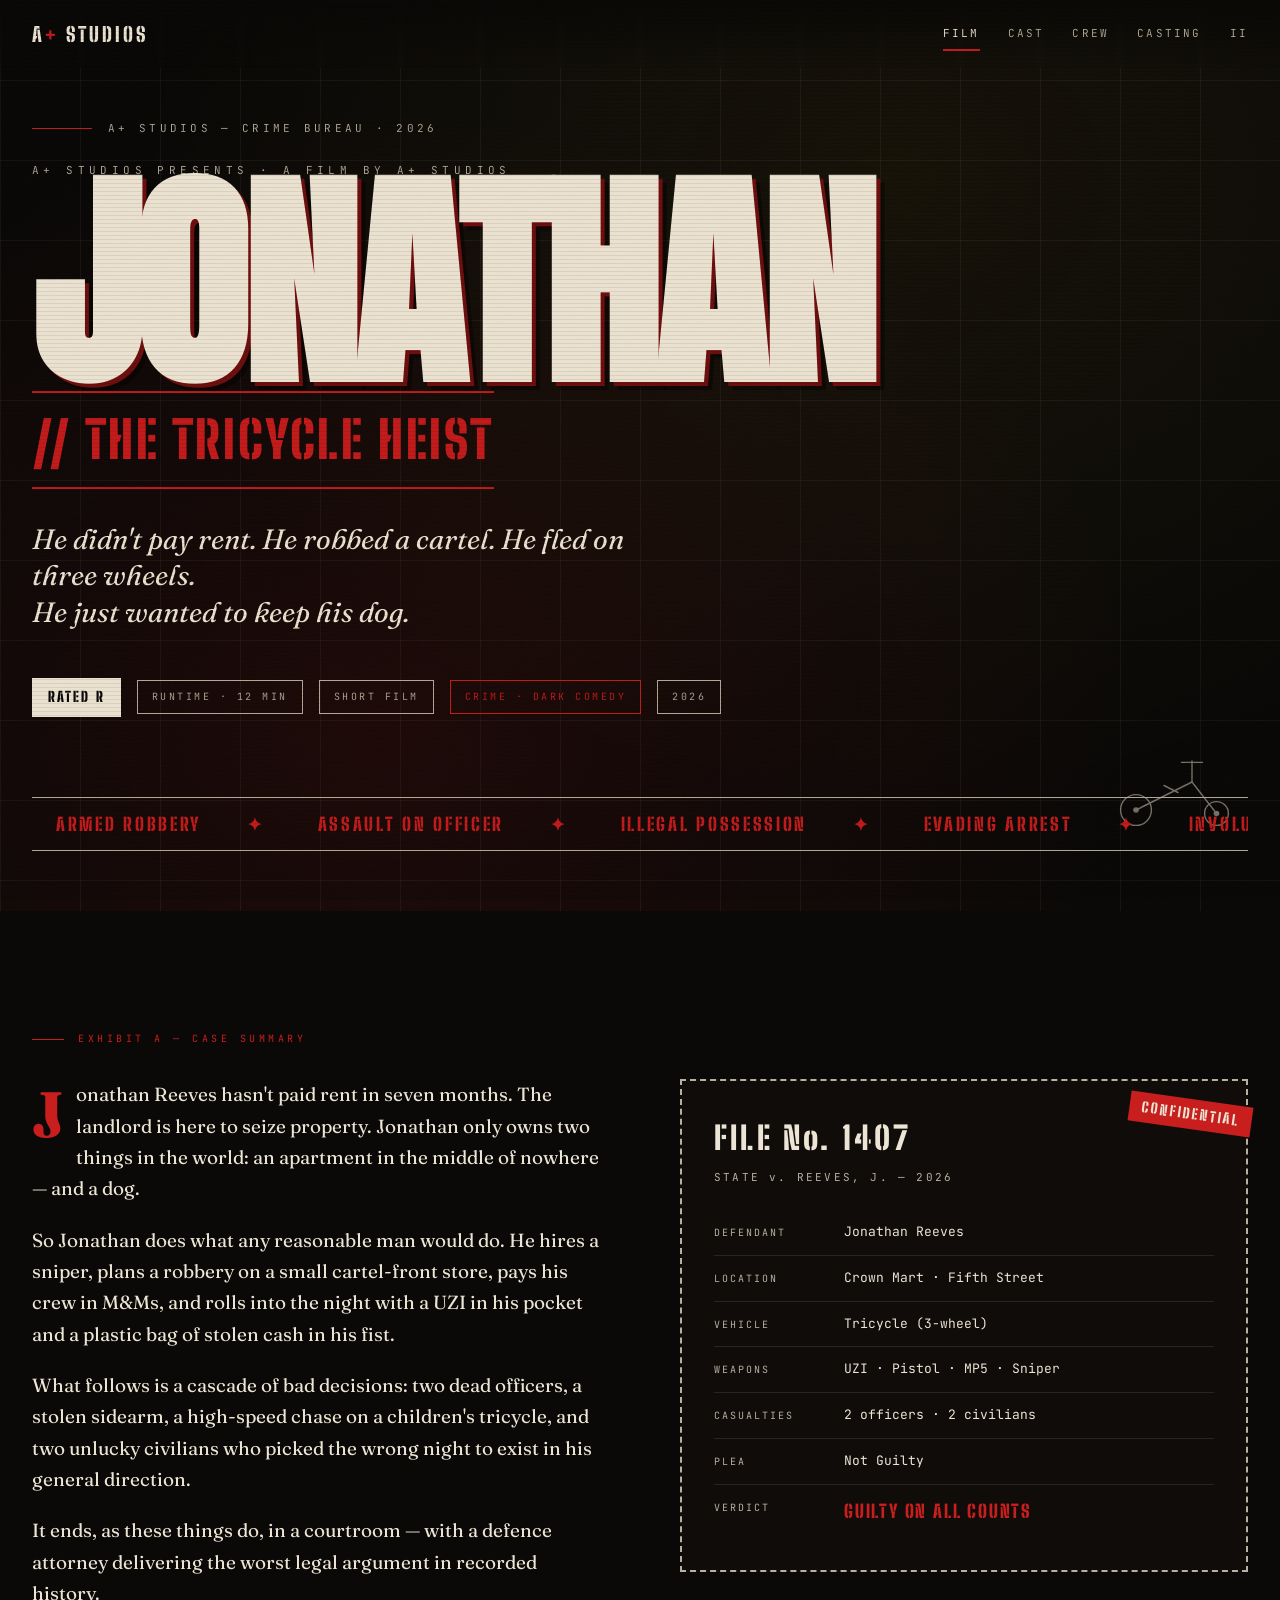
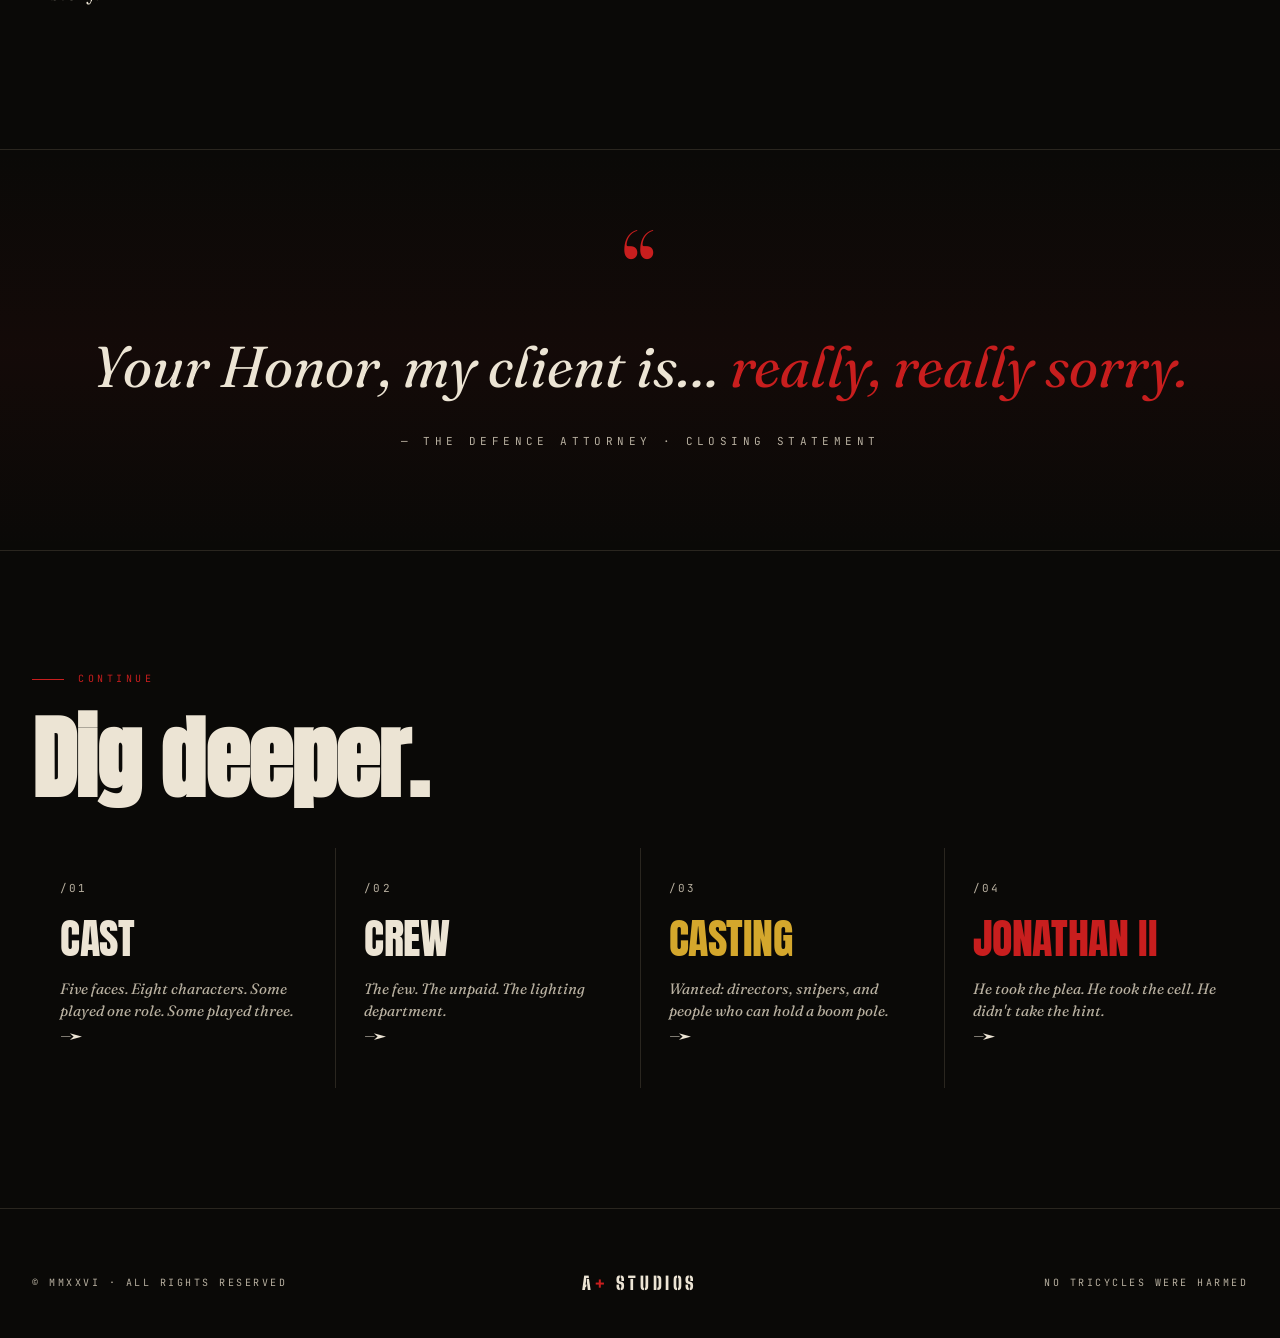
==== index.html @ 8ca0fcd7 "Add files via upload" ====
<!DOCTYPE html>
<html lang="en">
<head>
<meta charset="UTF-8" />
<meta name="viewport" content="width=device-width, initial-scale=1.0" />
<title>JONATHAN: The Tricycle Heist — A+ Studios</title>
<link rel="preconnect" href="https://fonts.googleapis.com" />
<link rel="preconnect" href="https://fonts.gstatic.com" crossorigin />
<link href="https://fonts.googleapis.com/css2?family=Anton&family=Big+Shoulders+Stencil+Display:wght@400;700;900&family=Fraunces:ital,opsz,wght@0,9..144,400;0,9..144,700;1,9..144,400&family=JetBrains+Mono:wght@400;500;700&display=swap" rel="stylesheet" />
<link rel="stylesheet" href="styles.css" />
</head>
<body>

<nav>
  <div class="logo"><a href="index.html">A<span>+</span> STUDIOS</a></div>
  <div class="nav-links">
    <a href="index.html" class="current">Film</a>
    <a href="cast.html">Cast</a>
    <a href="crew.html">Crew</a>
    <a href="casting.html">Casting</a>
    <a href="jonathan-ii.html">II</a>
  </div>
</nav>

<!-- ============ HERO ============ -->
<section class="hero">
  <div class="hero-meta">
    <span class="line"></span>
    <span>A+ Studios — Crime Bureau · 2026</span>
  </div>

  <div class="presents">A+ Studios Presents · A Film by A+ Studios</div>

  <div class="title-block">
    <h1 class="title-main">JONATHAN</h1>
    <div class="title-sub">// THE TRICYCLE HEIST</div>
  </div>

  <p class="tagline">
    He didn't pay rent. He robbed a cartel. He fled on three wheels.<br>
    He just wanted to keep his dog.
  </p>

  <div class="badges">
    <div class="badge rated">RATED R</div>
    <div class="badge">RUNTIME · 12 MIN</div>
    <div class="badge">SHORT FILM</div>
    <div class="badge danger">CRIME · DARK COMEDY</div>
    <div class="badge">2026</div>
  </div>

  <svg class="tricycle" viewBox="0 0 200 120" fill="none" xmlns="http://www.w3.org/2000/svg" stroke="var(--bone-dim)" stroke-width="2" stroke-linecap="round" stroke-linejoin="round">
    <circle cx="40" cy="90" r="22"/>
    <circle cx="40" cy="90" r="3" fill="var(--bone-dim)"/>
    <circle cx="155" cy="95" r="17"/>
    <circle cx="155" cy="95" r="3" fill="var(--bone-dim)"/>
    <line x1="40" y1="90" x2="120" y2="50"/>
    <line x1="120" y1="50" x2="155" y2="95"/>
    <line x1="120" y1="50" x2="120" y2="20"/>
    <line x1="105" y1="22" x2="135" y2="22"/>
    <line x1="80" y1="55" x2="100" y2="65"/>
  </svg>

  <div class="marquee">
    <div class="marquee-track">
      <span class="item">ARMED ROBBERY</span><span>✦</span>
      <span class="item">ASSAULT ON OFFICER</span><span>✦</span>
      <span class="item">ILLEGAL POSSESSION</span><span>✦</span>
      <span class="item">EVADING ARREST</span><span>✦</span>
      <span class="item">INVOLUNTARY MANSLAUGHTER</span><span>✦</span>
      <span class="item">PAYMENT IN M&amp;Ms</span><span>✦</span>
      <span class="item">ARMED ROBBERY</span><span>✦</span>
      <span class="item">ASSAULT ON OFFICER</span><span>✦</span>
      <span class="item">ILLEGAL POSSESSION</span><span>✦</span>
      <span class="item">EVADING ARREST</span><span>✦</span>
      <span class="item">INVOLUNTARY MANSLAUGHTER</span><span>✦</span>
      <span class="item">PAYMENT IN M&amp;Ms</span><span>✦</span>
    </div>
  </div>
</section>

<!-- ============ CASE FILE ============ -->
<section class="section" id="case">
  <div class="section-label">Exhibit A — Case Summary</div>

  <div class="case-file">
    <div class="synopsis-text">
      <p>
        Jonathan Reeves hasn't paid rent in seven months. The landlord is here to seize property. Jonathan only owns two things in the world: an apartment in the middle of nowhere — and a dog.
      </p>
      <p>
        So Jonathan does what any reasonable man would do. He hires a sniper, plans a robbery on a small cartel-front store, pays his crew in M&amp;Ms, and rolls into the night with a UZI in his pocket and a plastic bag of stolen cash in his fist.
      </p>
      <p>
        What follows is a cascade of bad decisions: two dead officers, a stolen sidearm, a high-speed chase on a children's tricycle, and two unlucky civilians who picked the wrong night to exist in his general direction.
      </p>
      <p>
        It ends, as these things do, in a courtroom — with a defence attorney delivering the worst legal argument in recorded history.
      </p>
    </div>

    <div class="case-stamp">
      <h3>FILE No. 1407</h3>
      <div class="case-num">STATE v. REEVES, J. — 2026</div>
      <div class="case-row"><span class="k">Defendant</span><span class="v">Jonathan Reeves</span></div>
      <div class="case-row"><span class="k">Location</span><span class="v">Crown Mart · Fifth Street</span></div>
      <div class="case-row"><span class="k">Vehicle</span><span class="v">Tricycle (3-wheel)</span></div>
      <div class="case-row"><span class="k">Weapons</span><span class="v">UZI · Pistol · MP5 · Sniper</span></div>
      <div class="case-row"><span class="k">Casualties</span><span class="v">2 officers · 2 civilians</span></div>
      <div class="case-row"><span class="k">Plea</span><span class="v">Not Guilty</span></div>
      <div class="case-row"><span class="k">Verdict</span><span class="v guilty">GUILTY ON ALL COUNTS</span></div>
    </div>
  </div>
</section>

<!-- ============ QUOTE ============ -->
<section class="quote-section">
  <div class="quote-mark">&ldquo;</div>
  <div class="quote-text">
    Your Honor, my client is&hellip; <em>really, really sorry.</em>
  </div>
  <div class="quote-attr">— The Defence Attorney · Closing Statement</div>
</section>

<!-- ============ EXPLORE ============ -->
<section class="section explore">
  <div class="section-label">Continue</div>
  <h2 class="explore-title">Dig deeper.</h2>

  <div class="explore-grid">
    <a href="cast.html" class="explore-card">
      <div class="explore-num">/01</div>
      <div class="explore-name">CAST</div>
      <div class="explore-desc">Five faces. Eight characters. Some played one role. Some played three.</div>
      <div class="explore-arrow">→</div>
    </a>
    <a href="crew.html" class="explore-card">
      <div class="explore-num">/02</div>
      <div class="explore-name">CREW</div>
      <div class="explore-desc">The few. The unpaid. The lighting department.</div>
      <div class="explore-arrow">→</div>
    </a>
    <a href="casting.html" class="explore-card piss">
      <div class="explore-num">/03</div>
      <div class="explore-name">CASTING</div>
      <div class="explore-desc">Wanted: directors, snipers, and people who can hold a boom pole.</div>
      <div class="explore-arrow">→</div>
    </a>
    <a href="jonathan-ii.html" class="explore-card blood">
      <div class="explore-num">/04</div>
      <div class="explore-name">JONATHAN II</div>
      <div class="explore-desc">He took the plea. He took the cell. He didn't take the hint.</div>
      <div class="explore-arrow">→</div>
    </a>
  </div>
</section>

<!-- ============ FOOTER ============ -->
<footer>
  <div class="left">© MMXXVI · All Rights Reserved</div>
  <div class="center">A<span>+</span> STUDIOS</div>
  <div class="right">No tricycles were harmed</div>
</footer>

</body>
</html>
---- styles.css ----
/* ============================================================
   JONATHAN: The Tricycle Heist — A+ Studios
   Shared stylesheet
   ============================================================ */

:root {
  --bone: #ece4d4;
  --bone-dim: #b8b0a0;
  --ink: #0a0907;
  --ink-2: #14110d;
  --blood: #c81e1e;
  --blood-dark: #7a1010;
  --piss: #d4a72c;
  --evidence: #2a261f;
  --grid: rgba(236, 228, 212, 0.06);
}

* { box-sizing: border-box; margin: 0; padding: 0; }

html { scroll-behavior: smooth; }

body {
  background: var(--ink);
  color: var(--bone);
  font-family: 'JetBrains Mono', monospace;
  font-size: 14px;
  line-height: 1.6;
  overflow-x: hidden;
  position: relative;
}

/* film grain overlay */
body::before {
  content: '';
  position: fixed;
  inset: 0;
  pointer-events: none;
  z-index: 100;
  opacity: 0.18;
  mix-blend-mode: overlay;
  background-image: url("data:image/svg+xml;utf8,<svg xmlns='http://www.w3.org/2000/svg' width='200' height='200'><filter id='n'><feTurbulence type='fractalNoise' baseFrequency='0.9' numOctaves='3' stitchTiles='stitch'/><feColorMatrix values='0 0 0 0 0  0 0 0 0 0  0 0 0 0 0  0 0 0 1.2 0'/></filter><rect width='100%25' height='100%25' filter='url(%23n)'/></svg>");
}

body::after {
  content: '';
  position: fixed;
  inset: 0;
  pointer-events: none;
  z-index: 99;
  background: repeating-linear-gradient(
    to bottom,
    transparent 0,
    transparent 3px,
    rgba(0,0,0,0.18) 3px,
    rgba(0,0,0,0.18) 4px
  );
  opacity: 0.35;
}

/* ============ NAV ============ */
nav {
  position: fixed;
  top: 0; left: 0; right: 0;
  z-index: 50;
  padding: 18px 32px;
  display: flex;
  justify-content: space-between;
  align-items: center;
  background: linear-gradient(to bottom, rgba(10,9,7,0.95), rgba(10,9,7,0));
  backdrop-filter: blur(2px);
}

.logo a {
  font-family: 'Big Shoulders Stencil Display', sans-serif;
  font-weight: 900;
  font-size: 20px;
  letter-spacing: 0.15em;
  color: var(--bone);
  text-decoration: none;
}
.logo span { color: var(--blood); }

.nav-links {
  display: flex;
  gap: 28px;
  font-family: 'JetBrains Mono', monospace;
  font-size: 11px;
  text-transform: uppercase;
  letter-spacing: 0.2em;
}
.nav-links a {
  color: var(--bone-dim);
  text-decoration: none;
  transition: color 0.2s;
  position: relative;
}
.nav-links a:hover { color: var(--blood); }
.nav-links a.current {
  color: var(--bone);
}
.nav-links a.current::after {
  content: '';
  position: absolute;
  left: 0; right: 0;
  bottom: -8px;
  height: 2px;
  background: var(--blood);
}

/* ============ HERO (landing) ============ */
.hero {
  min-height: 100vh;
  padding: 120px 32px 60px;
  display: flex;
  flex-direction: column;
  justify-content: center;
  position: relative;
  background:
    radial-gradient(ellipse at 30% 80%, rgba(200, 30, 30, 0.12) 0%, transparent 60%),
    radial-gradient(ellipse at 70% 20%, rgba(212, 167, 44, 0.08) 0%, transparent 60%),
    var(--ink);
  overflow: hidden;
}

.hero::before {
  content: '';
  position: absolute;
  inset: 0;
  background-image:
    linear-gradient(var(--grid) 1px, transparent 1px),
    linear-gradient(90deg, var(--grid) 1px, transparent 1px);
  background-size: 80px 80px;
  pointer-events: none;
}

.hero-meta {
  display: flex;
  align-items: center;
  gap: 16px;
  margin-bottom: 24px;
  font-size: 11px;
  text-transform: uppercase;
  letter-spacing: 0.3em;
  color: var(--bone-dim);
  position: relative;
  z-index: 2;
  animation: fadeUp 0.8s ease-out 0.2s backwards;
}
.hero-meta .line {
  height: 1px;
  width: 60px;
  background: var(--blood);
}

.presents {
  font-size: 11px;
  text-transform: uppercase;
  letter-spacing: 0.4em;
  color: var(--bone-dim);
  margin-bottom: 8px;
  position: relative;
  z-index: 2;
  animation: fadeUp 0.8s ease-out 0.3s backwards;
}

.title-block { position: relative; z-index: 2; }

.title-main {
  font-family: 'Anton', sans-serif;
  font-size: clamp(80px, 18vw, 280px);
  line-height: 0.85;
  letter-spacing: -0.02em;
  color: var(--bone);
  text-shadow:
    4px 4px 0 var(--blood-dark),
    8px 8px 0 rgba(0,0,0,0.4);
  animation: fadeUp 1.2s ease-out 0.5s backwards;
  margin-bottom: 8px;
}

.title-sub {
  font-family: 'Big Shoulders Stencil Display', sans-serif;
  font-weight: 900;
  font-size: clamp(20px, 4vw, 56px);
  letter-spacing: 0.05em;
  color: var(--blood);
  margin-bottom: 32px;
  animation: fadeUp 1.2s ease-out 0.7s backwards;
  display: inline-block;
  border-top: 2px solid var(--blood);
  border-bottom: 2px solid var(--blood);
  padding: 6px 0;
}

.tagline {
  font-family: 'Fraunces', serif;
  font-style: italic;
  font-size: clamp(18px, 2.4vw, 28px);
  color: var(--bone);
  max-width: 600px;
  margin-bottom: 48px;
  line-height: 1.3;
  animation: fadeUp 1s ease-out 0.9s backwards;
  position: relative;
  z-index: 2;
}

.badges {
  display: flex;
  flex-wrap: wrap;
  gap: 16px;
  align-items: center;
  position: relative;
  z-index: 2;
  animation: fadeUp 1s ease-out 1.1s backwards;
}

.badge {
  border: 1px solid var(--bone-dim);
  padding: 8px 14px;
  font-size: 10px;
  text-transform: uppercase;
  letter-spacing: 0.25em;
  color: var(--bone-dim);
}
.badge.rated {
  background: var(--bone);
  color: var(--ink);
  border: 2px solid var(--bone);
  font-family: 'Big Shoulders Stencil Display', sans-serif;
  font-weight: 900;
  letter-spacing: 0.15em;
  font-size: 14px;
  padding: 6px 14px;
}
.badge.danger { border-color: var(--blood); color: var(--blood); }

.marquee {
  margin-top: 80px;
  border-top: 1px solid var(--bone-dim);
  border-bottom: 1px solid var(--bone-dim);
  padding: 12px 0;
  overflow: hidden;
  white-space: nowrap;
  position: relative;
  z-index: 2;
}
.marquee-track {
  display: inline-block;
  animation: scroll 35s linear infinite;
  font-family: 'Big Shoulders Stencil Display', sans-serif;
  font-weight: 900;
  font-size: 18px;
  letter-spacing: 0.15em;
  color: var(--bone);
}
.marquee-track span { color: var(--blood); margin: 0 22px; }
.marquee-track .item { margin: 0 24px; }

@keyframes scroll {
  from { transform: translateX(0); }
  to { transform: translateX(-50%); }
}
@keyframes fadeUp {
  from { opacity: 0; transform: translateY(30px); }
  to { opacity: 1; transform: translateY(0); }
}

/* ============ PAGE HEADER (subpages) ============ */
.page-hero {
  padding: 160px 32px 80px;
  position: relative;
  background:
    radial-gradient(ellipse at 70% 30%, rgba(200, 30, 30, 0.08) 0%, transparent 60%),
    var(--ink);
  border-bottom: 1px solid var(--evidence);
  overflow: hidden;
}

.page-hero::before {
  content: '';
  position: absolute;
  inset: 0;
  background-image:
    linear-gradient(var(--grid) 1px, transparent 1px),
    linear-gradient(90deg, var(--grid) 1px, transparent 1px);
  background-size: 80px 80px;
  pointer-events: none;
}

.page-hero-inner {
  max-width: 1400px;
  margin: 0 auto;
  position: relative;
  z-index: 2;
}

.page-kicker {
  display: flex;
  align-items: center;
  gap: 14px;
  font-size: 11px;
  text-transform: uppercase;
  letter-spacing: 0.35em;
  color: var(--blood);
  margin-bottom: 24px;
}
.page-kicker::before {
  content: '';
  width: 32px; height: 1px;
  background: var(--blood);
}

.page-title {
  font-family: 'Anton', sans-serif;
  font-size: clamp(80px, 16vw, 220px);
  line-height: 0.85;
  letter-spacing: -0.02em;
  color: var(--bone);
  text-shadow:
    4px 4px 0 var(--blood-dark),
    8px 8px 0 rgba(0,0,0,0.4);
  margin-bottom: 16px;
}

.page-sub {
  font-family: 'Fraunces', serif;
  font-style: italic;
  font-size: clamp(18px, 2.4vw, 28px);
  color: var(--bone);
  max-width: 700px;
  line-height: 1.3;
}

/* ============ SECTION ============ */
.section {
  padding: 120px 32px;
  max-width: 1400px;
  margin: 0 auto;
  position: relative;
}

.section-label {
  display: flex;
  align-items: center;
  gap: 14px;
  font-size: 10px;
  text-transform: uppercase;
  letter-spacing: 0.35em;
  color: var(--blood);
  margin-bottom: 32px;
}
.section-label::before {
  content: '';
  width: 32px; height: 1px;
  background: var(--blood);
}

/* ============ CASE FILE ============ */
.case-file {
  display: grid;
  grid-template-columns: 1fr 1fr;
  gap: 80px;
  align-items: start;
}

.case-stamp {
  border: 2px dashed var(--bone-dim);
  padding: 32px;
  background: rgba(20, 17, 13, 0.5);
  position: relative;
}
.case-stamp::before {
  content: 'CONFIDENTIAL';
  position: absolute;
  top: 18px;
  right: -6px;
  transform: rotate(8deg);
  background: var(--blood);
  color: var(--bone);
  padding: 4px 12px;
  font-family: 'Big Shoulders Stencil Display', sans-serif;
  font-weight: 900;
  font-size: 14px;
  letter-spacing: 0.15em;
}
.case-stamp h3 {
  font-family: 'Big Shoulders Stencil Display', sans-serif;
  font-weight: 900;
  font-size: 32px;
  letter-spacing: 0.1em;
  color: var(--bone);
  margin-bottom: 4px;
}
.case-stamp .case-num {
  font-size: 11px;
  color: var(--bone-dim);
  letter-spacing: 0.2em;
  margin-bottom: 24px;
}

.case-row {
  display: grid;
  grid-template-columns: 130px 1fr;
  padding: 12px 0;
  border-bottom: 1px solid rgba(184, 176, 160, 0.15);
  font-size: 13px;
}
.case-row:last-child { border: none; }
.case-row .k {
  color: var(--bone-dim);
  text-transform: uppercase;
  font-size: 10px;
  letter-spacing: 0.2em;
  padding-top: 3px;
}
.case-row .v { color: var(--bone); }
.case-row .v.guilty {
  color: var(--blood);
  font-family: 'Big Shoulders Stencil Display', sans-serif;
  font-weight: 900;
  font-size: 18px;
  letter-spacing: 0.1em;
}

.synopsis-text {
  font-family: 'Fraunces', serif;
  font-size: 19px;
  line-height: 1.65;
  color: var(--bone);
}
.synopsis-text p { margin-bottom: 20px; }
.synopsis-text p:first-child::first-letter {
  font-size: 64px;
  float: left;
  line-height: 0.9;
  padding: 6px 12px 0 0;
  color: var(--blood);
  font-weight: 700;
}

/* ============ QUOTE ============ */
.quote-section {
  padding: 100px 32px;
  text-align: center;
  background:
    linear-gradient(180deg, transparent, rgba(200, 30, 30, 0.05), transparent),
    var(--ink);
  border-top: 1px solid var(--evidence);
  border-bottom: 1px solid var(--evidence);
}

.quote-mark {
  font-family: 'Fraunces', serif;
  font-size: 120px;
  line-height: 0.5;
  color: var(--blood);
  margin-bottom: 24px;
}

.quote-text {
  font-family: 'Fraunces', serif;
  font-style: italic;
  font-size: clamp(28px, 4.5vw, 60px);
  line-height: 1.15;
  color: var(--bone);
  max-width: 1100px;
  margin: 0 auto 32px;
  font-weight: 400;
}
.quote-text em { color: var(--blood); font-style: italic; }

.quote-attr {
  font-size: 11px;
  text-transform: uppercase;
  letter-spacing: 0.4em;
  color: var(--bone-dim);
}

/* ============ EXPLORE GRID (homepage) ============ */
.explore-title {
  font-family: 'Anton', sans-serif;
  font-size: clamp(40px, 7vw, 90px);
  line-height: 0.9;
  letter-spacing: -0.01em;
  color: var(--bone);
  margin-bottom: 48px;
}

.explore-grid {
  display: grid;
  grid-template-columns: repeat(auto-fit, minmax(260px, 1fr));
  gap: 1px;
  background: var(--evidence);
}

.explore-card {
  display: block;
  background: var(--ink);
  padding: 32px 28px;
  text-decoration: none;
  color: var(--bone);
  position: relative;
  transition: background 0.3s, transform 0.3s;
  min-height: 240px;
}
.explore-card:hover {
  background: var(--ink-2);
  transform: translateY(-4px);
}
.explore-card:hover .explore-arrow {
  transform: translateX(8px);
  color: var(--blood);
}
.explore-card.piss:hover .explore-arrow { color: var(--piss); }
.explore-card.blood:hover { background: rgba(122, 16, 16, 0.15); }

.explore-num {
  font-family: 'JetBrains Mono', monospace;
  font-size: 11px;
  color: var(--bone-dim);
  letter-spacing: 0.2em;
  margin-bottom: 20px;
}
.explore-name {
  font-family: 'Anton', sans-serif;
  font-size: 42px;
  letter-spacing: -0.01em;
  color: var(--bone);
  line-height: 1;
  margin-bottom: 18px;
}
.explore-card.piss .explore-name { color: var(--piss); }
.explore-card.blood .explore-name { color: var(--blood); }

.explore-desc {
  font-family: 'Fraunces', serif;
  font-style: italic;
  font-size: 15px;
  color: var(--bone-dim);
  line-height: 1.5;
  margin-bottom: 32px;
}
.explore-arrow {
  font-family: 'Big Shoulders Stencil Display', sans-serif;
  font-weight: 900;
  font-size: 26px;
  color: var(--bone);
  transition: transform 0.3s, color 0.3s;
  position: absolute;
  bottom: 28px;
  left: 28px;
}

/* ============ CREDITS (CAST/CREW) ============ */
.credits {
  display: flex;
  flex-direction: column;
  max-width: 1200px;
}

.credit-row {
  display: grid;
  grid-template-columns: 1fr auto 1fr;
  align-items: center;
  gap: 24px;
  padding: 22px 0;
  border-bottom: 1px solid var(--evidence);
  transition: padding 0.25s, border-color 0.25s;
}
.credit-row:hover {
  padding-left: 12px;
  border-bottom-color: var(--blood);
}
.credit-row:hover .credit-dot {
  background: var(--blood);
  box-shadow: 0 0 0 4px rgba(200, 30, 30, 0.15);
}

.credit-role {
  font-family: 'Big Shoulders Stencil Display', sans-serif;
  font-weight: 900;
  font-size: clamp(22px, 3.2vw, 38px);
  letter-spacing: 0.05em;
  color: var(--bone);
  text-transform: uppercase;
}

.credit-dot {
  width: 8px;
  height: 8px;
  border-radius: 50%;
  background: var(--bone-dim);
  transition: background 0.25s, box-shadow 0.25s;
}

.credit-name {
  font-family: 'JetBrains Mono', monospace;
  font-size: clamp(14px, 1.6vw, 18px);
  color: var(--bone);
  text-align: right;
  letter-spacing: 0.02em;
}

/* ============ CHARACTER BIOS (cast page) ============ */
.bios-grid {
  display: grid;
  grid-template-columns: repeat(auto-fit, minmax(300px, 1fr));
  gap: 1px;
  background: var(--evidence);
  margin-top: 60px;
}
.bio-card {
  background: var(--ink);
  padding: 28px;
  position: relative;
  transition: background 0.25s;
}
.bio-card:hover { background: var(--ink-2); }
.bio-num {
  font-family: 'JetBrains Mono', monospace;
  font-size: 10px;
  color: var(--bone-dim);
  letter-spacing: 0.25em;
  margin-bottom: 14px;
}
.bio-character {
  font-family: 'Big Shoulders Stencil Display', sans-serif;
  font-weight: 900;
  font-size: 28px;
  letter-spacing: 0.05em;
  color: var(--bone);
  line-height: 1;
  margin-bottom: 6px;
}
.bio-actor {
  font-family: 'JetBrains Mono', monospace;
  font-size: 11px;
  color: var(--blood);
  letter-spacing: 0.2em;
  margin-bottom: 16px;
  text-transform: uppercase;
}
.bio-desc {
  font-family: 'Fraunces', serif;
  font-size: 15px;
  color: var(--bone-dim);
  line-height: 1.55;
}

/* ============ ROLE CARDS (crew page) ============ */
.role-grid {
  display: grid;
  grid-template-columns: repeat(auto-fit, minmax(280px, 1fr));
  gap: 1px;
  background: var(--evidence);
  margin-top: 60px;
}
.role-card {
  background: var(--ink);
  padding: 32px 28px;
  transition: background 0.25s;
}
.role-card:hover { background: var(--ink-2); }
.role-card .role-num {
  font-family: 'JetBrains Mono', monospace;
  font-size: 10px;
  color: var(--bone-dim);
  letter-spacing: 0.25em;
  margin-bottom: 16px;
}
.role-card .role-title {
  font-family: 'Big Shoulders Stencil Display', sans-serif;
  font-weight: 900;
  font-size: 30px;
  letter-spacing: 0.05em;
  color: var(--bone);
  line-height: 1;
  margin-bottom: 12px;
}
.role-card .role-people {
  font-family: 'JetBrains Mono', monospace;
  font-size: 12px;
  color: var(--blood);
  letter-spacing: 0.15em;
  margin-bottom: 16px;
  text-transform: uppercase;
}
.role-card .role-desc {
  font-family: 'Fraunces', serif;
  font-size: 15px;
  color: var(--bone-dim);
  line-height: 1.55;
}

/* ============ CASTING CALL ============ */
.casting-section {
  background:
    radial-gradient(ellipse at 80% 20%, rgba(212, 167, 44, 0.06) 0%, transparent 60%),
    var(--ink);
}

.casting-header {
  display: flex;
  justify-content: space-between;
  align-items: flex-end;
  gap: 32px;
  margin-bottom: 32px;
  flex-wrap: wrap;
}

.wanted-title {
  font-family: 'Anton', sans-serif;
  font-size: clamp(60px, 14vw, 200px);
  line-height: 0.85;
  letter-spacing: -0.02em;
  color: var(--bone);
  text-shadow:
    4px 4px 0 rgba(212, 167, 44, 0.5),
    8px 8px 0 rgba(0, 0, 0, 0.3);
}
.wanted-sub {
  font-family: 'Fraunces', serif;
  font-style: italic;
  font-size: clamp(16px, 2vw, 24px);
  color: var(--piss);
  margin-top: 8px;
}

.reward-box {
  border: 2px solid var(--piss);
  padding: 18px 26px;
  text-align: center;
  background: rgba(212, 167, 44, 0.04);
  transform: rotate(-2deg);
}
.reward-label {
  font-size: 10px;
  text-transform: uppercase;
  letter-spacing: 0.3em;
  color: var(--piss);
  margin-bottom: 6px;
}
.reward-amount {
  font-family: 'Big Shoulders Stencil Display', sans-serif;
  font-weight: 900;
  font-size: 32px;
  color: var(--bone);
  letter-spacing: 0.05em;
  line-height: 1;
}
.reward-fine {
  font-size: 9px;
  text-transform: uppercase;
  letter-spacing: 0.25em;
  color: var(--bone-dim);
  margin-top: 6px;
}

.open-grid {
  display: grid;
  grid-template-columns: repeat(auto-fill, minmax(280px, 1fr));
  gap: 1px;
  background: var(--evidence);
  margin-bottom: 60px;
}

.open-card {
  background: var(--ink);
  padding: 24px;
  transition: background 0.25s, transform 0.25s;
  position: relative;
}
.open-card:hover { background: var(--ink-2); }
.open-card:hover .open-tag {
  color: var(--piss);
  border-color: var(--piss);
}
.open-tag {
  display: inline-block;
  font-size: 9px;
  text-transform: uppercase;
  letter-spacing: 0.3em;
  color: var(--bone-dim);
  border: 1px solid var(--bone-dim);
  padding: 4px 8px;
  margin-bottom: 18px;
  transition: color 0.25s, border-color 0.25s;
}
.open-role {
  font-family: 'Big Shoulders Stencil Display', sans-serif;
  font-weight: 900;
  font-size: 26px;
  letter-spacing: 0.05em;
  color: var(--bone);
  line-height: 1.05;
  margin-bottom: 14px;
  text-transform: uppercase;
}
.open-desc {
  font-family: 'Fraunces', serif;
  font-size: 15px;
  color: var(--bone-dim);
  line-height: 1.5;
  margin-bottom: 22px;
}
.open-meta {
  font-family: 'JetBrains Mono', monospace;
  font-size: 10px;
  text-transform: uppercase;
  letter-spacing: 0.25em;
  color: var(--bone-dim);
  padding-top: 14px;
  border-top: 1px solid var(--evidence);
}

.apply-cta {
  display: flex;
  align-items: center;
  gap: 24px;
  margin-top: 40px;
}
.apply-line {
  flex: 1;
  height: 1px;
  background: var(--bone-dim);
}
.apply-text { text-align: center; }
.apply-kicker {
  display: block;
  font-size: 10px;
  text-transform: uppercase;
  letter-spacing: 0.4em;
  color: var(--piss);
  margin-bottom: 8px;
}
.apply-body {
  font-family: 'Big Shoulders Stencil Display', sans-serif;
  font-weight: 900;
  font-size: clamp(18px, 2.4vw, 28px);
  letter-spacing: 0.15em;
  color: var(--bone);
  text-transform: uppercase;
}

/* ============ SEQUEL PAGE ============ */
.sequel-hero {
  min-height: 100vh;
  padding: 140px 32px 80px;
  display: flex;
  flex-direction: column;
  justify-content: center;
  position: relative;
  background:
    radial-gradient(ellipse at center, rgba(200, 30, 30, 0.18) 0%, transparent 70%),
    var(--ink);
  text-align: center;
  overflow: hidden;
  border-bottom: 1px solid var(--evidence);
}
.sequel-hero::before {
  content: 'II';
  position: absolute;
  top: 50%;
  left: 50%;
  transform: translate(-50%, -50%);
  font-family: 'Anton', sans-serif;
  font-size: clamp(280px, 60vw, 900px);
  line-height: 0.8;
  color: rgba(200, 30, 30, 0.05);
  pointer-events: none;
  letter-spacing: -0.05em;
}

.sequel-content { position: relative; z-index: 2; }

.upcoming {
  font-family: 'JetBrains Mono', monospace;
  font-size: 11px;
  text-transform: uppercase;
  letter-spacing: 0.5em;
  color: var(--blood);
  margin-bottom: 24px;
  display: inline-block;
  padding: 8px 16px;
  border: 1px solid var(--blood);
}

.sequel-title {
  font-family: 'Anton', sans-serif;
  font-size: clamp(60px, 13vw, 220px);
  line-height: 0.9;
  color: var(--bone);
  letter-spacing: -0.01em;
  margin-bottom: 8px;
}
.sequel-title em { color: var(--blood); font-style: normal; }

.sequel-sub {
  font-family: 'Big Shoulders Stencil Display', sans-serif;
  font-weight: 900;
  font-size: clamp(18px, 3.2vw, 44px);
  letter-spacing: 0.2em;
  color: var(--piss);
  margin-bottom: 40px;
}

.sequel-blurb {
  font-family: 'Fraunces', serif;
  font-style: italic;
  font-size: clamp(18px, 2.2vw, 26px);
  color: var(--bone-dim);
  max-width: 720px;
  margin: 0 auto 48px;
  line-height: 1.5;
}

.release {
  font-family: 'Big Shoulders Stencil Display', sans-serif;
  font-weight: 900;
  font-size: 14px;
  letter-spacing: 0.4em;
  color: var(--bone);
  padding: 16px 32px;
  border: 2px solid var(--bone);
  display: inline-block;
  text-transform: uppercase;
}

/* ============ LEAKED INTEL (sequel page) ============ */
.intel-grid {
  display: grid;
  grid-template-columns: repeat(auto-fit, minmax(260px, 1fr));
  gap: 1px;
  background: var(--evidence);
  margin-top: 48px;
}
.intel-card {
  background: var(--ink);
  padding: 28px;
  position: relative;
  overflow: hidden;
}
.intel-card::before {
  content: 'CLASSIFIED';
  position: absolute;
  top: 12px;
  right: -28px;
  transform: rotate(35deg);
  background: var(--blood);
  color: var(--bone);
  padding: 3px 32px;
  font-family: 'Big Shoulders Stencil Display', sans-serif;
  font-weight: 900;
  font-size: 9px;
  letter-spacing: 0.2em;
}
.intel-tag {
  font-family: 'JetBrains Mono', monospace;
  font-size: 10px;
  color: var(--bone-dim);
  letter-spacing: 0.25em;
  margin-bottom: 14px;
  text-transform: uppercase;
}
.intel-content {
  font-family: 'JetBrains Mono', monospace;
  font-size: 13px;
  color: var(--bone);
  line-height: 1.55;
}
.intel-content .redacted {
  background: var(--bone);
  color: var(--bone);
  user-select: none;
  padding: 0 4px;
  border-radius: 1px;
}
.intel-content .redacted-blood {
  background: var(--blood-dark);
  color: var(--blood-dark);
  user-select: none;
  padding: 0 4px;
}

/* ============ NEXT-PAGE CTA ============ */
.next-cta {
  padding: 100px 32px;
  text-align: center;
  border-top: 1px solid var(--evidence);
}
.next-cta .next-kicker {
  font-size: 10px;
  text-transform: uppercase;
  letter-spacing: 0.4em;
  color: var(--bone-dim);
  margin-bottom: 16px;
}
.next-cta a {
  font-family: 'Anton', sans-serif;
  font-size: clamp(36px, 7vw, 80px);
  color: var(--bone);
  text-decoration: none;
  letter-spacing: -0.01em;
  transition: color 0.25s, letter-spacing 0.25s;
  position: relative;
  display: inline-block;
}
.next-cta a:hover { color: var(--blood); letter-spacing: 0.01em; }
.next-cta a::after {
  content: ' →';
  color: var(--blood);
}

/* ============ FOOTER ============ */
footer {
  padding: 60px 32px 40px;
  border-top: 1px solid var(--evidence);
  display: grid;
  grid-template-columns: 1fr auto 1fr;
  gap: 32px;
  align-items: center;
  font-size: 10px;
  text-transform: uppercase;
  letter-spacing: 0.25em;
  color: var(--bone-dim);
}
footer .center {
  text-align: center;
  font-family: 'Big Shoulders Stencil Display', sans-serif;
  font-weight: 900;
  font-size: 18px;
  letter-spacing: 0.2em;
  color: var(--bone);
}
footer .center span { color: var(--blood); }
footer .right { text-align: right; }

/* ============ DECORATIVE TRICYCLE ============ */
.tricycle {
  position: absolute;
  bottom: 80px;
  right: 32px;
  width: 140px;
  opacity: 0.7;
  z-index: 2;
  animation: roll 4s ease-in-out infinite;
}
@keyframes roll {
  0%, 100% { transform: translateX(0); }
  50% { transform: translateX(-10px); }
}

/* ============ RESPONSIVE ============ */
@media (max-width: 880px) {
  nav { padding: 14px 20px; }
  .nav-links { gap: 14px; font-size: 10px; }
  .hero { padding: 100px 20px 40px; }
  .page-hero { padding: 120px 20px 60px; }
  .section { padding: 80px 20px; }
  .case-file { grid-template-columns: 1fr; gap: 40px; }
  .quote-section { padding: 70px 20px; }
  .sequel-hero { padding: 120px 20px 60px; }
  .credit-row {
    grid-template-columns: 1fr;
    gap: 6px;
    padding: 16px 0;
  }
  .credit-row:hover { padding-left: 0; }
  .credit-name { text-align: left; }
  .credit-dot { display: none; }
  .casting-header { flex-direction: column; align-items: flex-start; }
  .reward-box { align-self: flex-start; }
  .apply-cta { flex-direction: column; gap: 12px; }
  .apply-line { width: 60px; }
  .next-cta { padding: 60px 20px; }
  footer {
    grid-template-columns: 1fr;
    text-align: center;
  }
  footer .right { text-align: center; }
  .tricycle { display: none; }
}
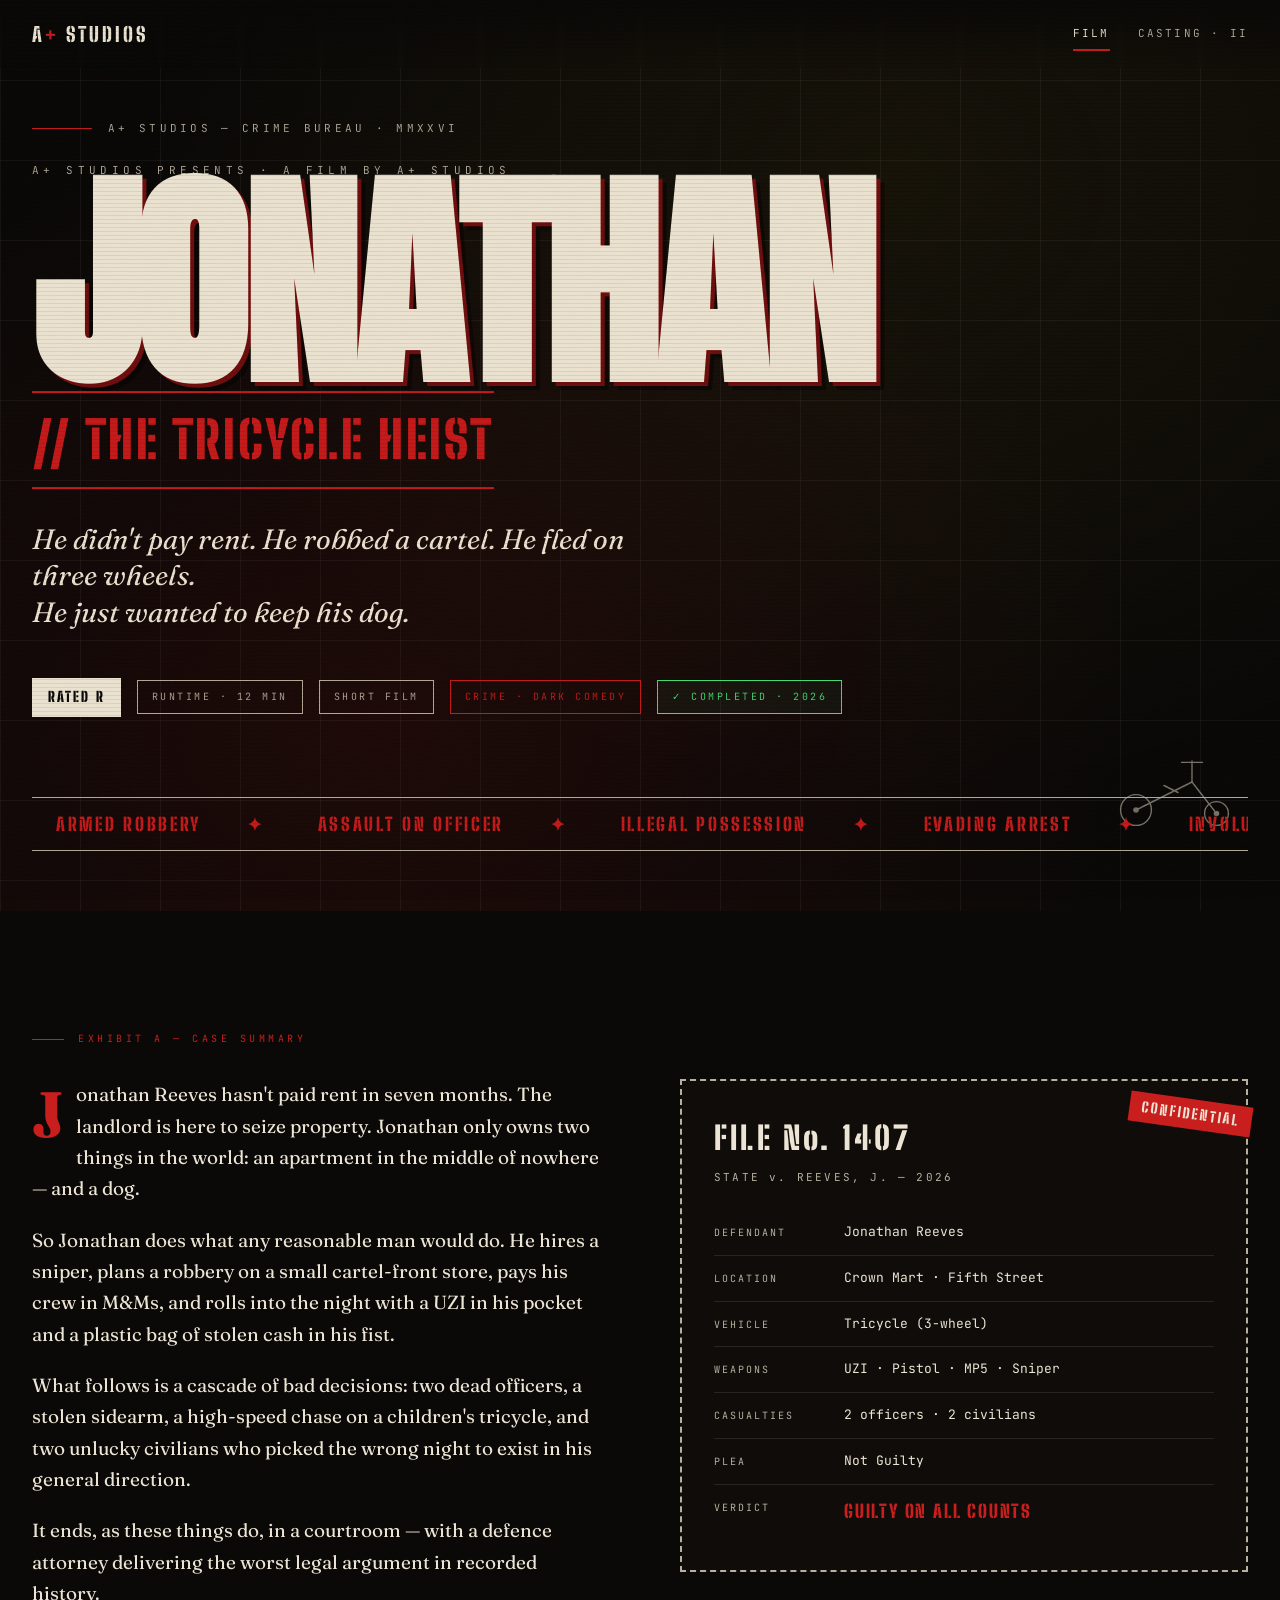
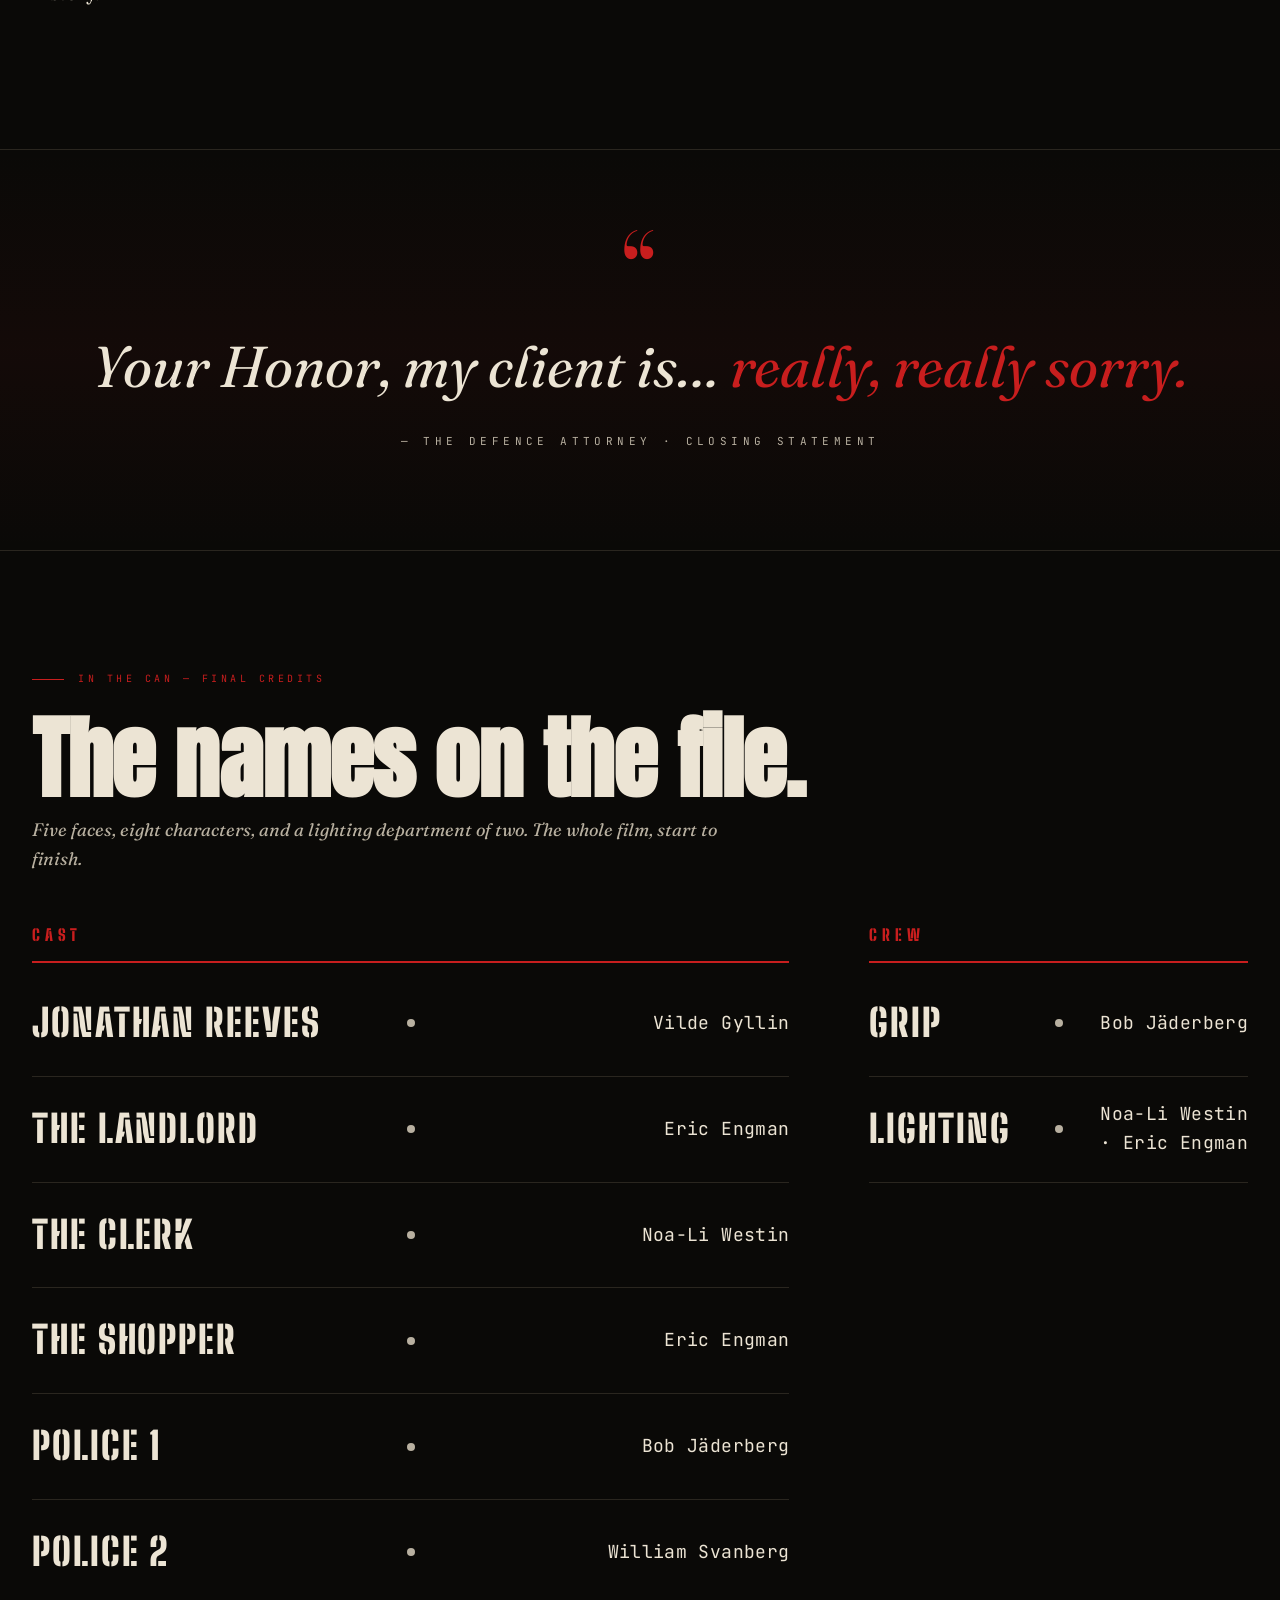
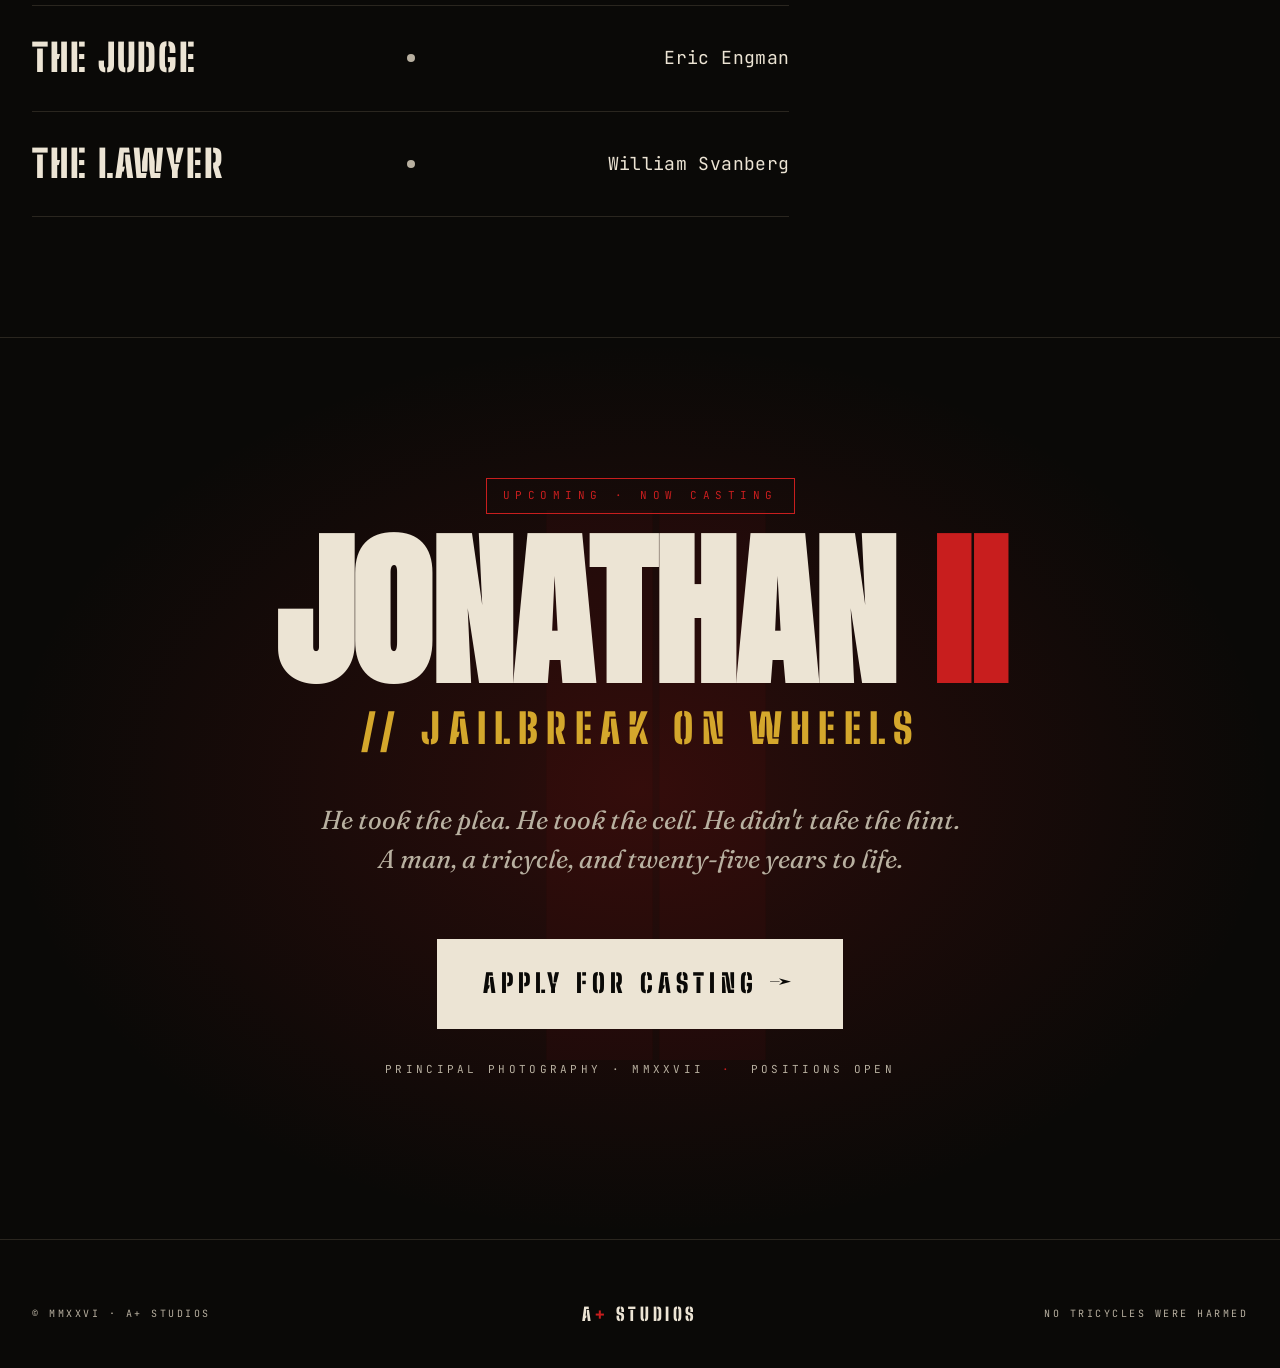
==== commit 2d47ccd5: "Add files via upload" ====
--- a/index.html
+++ b/index.html
@@ -15,10 +15,7 @@
   <div class="logo"><a href="index.html">A<span>+</span> STUDIOS</a></div>
   <div class="nav-links">
     <a href="index.html" class="current">Film</a>
-    <a href="cast.html">Cast</a>
-    <a href="crew.html">Crew</a>
-    <a href="casting.html">Casting</a>
-    <a href="jonathan-ii.html">II</a>
+    <a href="casting.html">Casting · II</a>
   </div>
 </nav>
 
@@ -26,7 +23,7 @@
 <section class="hero">
   <div class="hero-meta">
     <span class="line"></span>
-    <span>A+ Studios — Crime Bureau · 2026</span>
+    <span>A+ Studios — Crime Bureau · MMXXVI</span>
   </div>
 
   <div class="presents">A+ Studios Presents · A Film by A+ Studios</div>
@@ -46,7 +43,7 @@
     <div class="badge">RUNTIME · 12 MIN</div>
     <div class="badge">SHORT FILM</div>
     <div class="badge danger">CRIME · DARK COMEDY</div>
-    <div class="badge">2026</div>
+    <div class="badge complete">✓ COMPLETED · 2026</div>
   </div>
 
   <svg class="tricycle" viewBox="0 0 200 120" fill="none" xmlns="http://www.w3.org/2000/svg" stroke="var(--bone-dim)" stroke-width="2" stroke-linecap="round" stroke-linejoin="round">
@@ -122,42 +119,66 @@
   <div class="quote-attr">— The Defence Attorney · Closing Statement</div>
 </section>
 
-<!-- ============ EXPLORE ============ -->
-<section class="section explore">
-  <div class="section-label">Continue</div>
-  <h2 class="explore-title">Dig deeper.</h2>
+<!-- ============ CREDITS ============ -->
+<section class="section">
+  <div class="section-label">In the Can — Final Credits</div>
 
-  <div class="explore-grid">
-    <a href="cast.html" class="explore-card">
-      <div class="explore-num">/01</div>
-      <div class="explore-name">CAST</div>
-      <div class="explore-desc">Five faces. Eight characters. Some played one role. Some played three.</div>
-      <div class="explore-arrow">→</div>
+  <h2 class="explore-title" style="margin-bottom: 16px;">The names on the file.</h2>
+  <p style="font-family:'Fraunces',serif;font-style:italic;font-size:18px;color:var(--bone-dim);max-width:700px;margin-bottom:48px;">
+    Five faces, eight characters, and a lighting department of two. The whole film, start to finish.
+  </p>
+
+  <div class="credits-split">
+    <div class="credits-col">
+      <div class="credits-heading">Cast</div>
+      <div class="credits">
+        <div class="credit-row"><div class="credit-role">Jonathan Reeves</div><div class="credit-dot"></div><div class="credit-name">Vilde Gyllin</div></div>
+        <div class="credit-row"><div class="credit-role">The Landlord</div><div class="credit-dot"></div><div class="credit-name">Eric Engman</div></div>
+        <div class="credit-row"><div class="credit-role">The Clerk</div><div class="credit-dot"></div><div class="credit-name">Noa-Li Westin</div></div>
+        <div class="credit-row"><div class="credit-role">The Shopper</div><div class="credit-dot"></div><div class="credit-name">Eric Engman</div></div>
+        <div class="credit-row"><div class="credit-role">Police 1</div><div class="credit-dot"></div><div class="credit-name">Bob Jäderberg</div></div>
+        <div class="credit-row"><div class="credit-role">Police 2</div><div class="credit-dot"></div><div class="credit-name">William Svanberg</div></div>
+        <div class="credit-row"><div class="credit-role">The Judge</div><div class="credit-dot"></div><div class="credit-name">Eric Engman</div></div>
+        <div class="credit-row"><div class="credit-role">The Lawyer</div><div class="credit-dot"></div><div class="credit-name">William Svanberg</div></div>
+      </div>
+    </div>
+
+    <div class="credits-col">
+      <div class="credits-heading">Crew</div>
+      <div class="credits">
+        <div class="credit-row"><div class="credit-role">Grip</div><div class="credit-dot"></div><div class="credit-name">Bob Jäderberg</div></div>
+        <div class="credit-row"><div class="credit-role">Lighting</div><div class="credit-dot"></div><div class="credit-name">Noa-Li Westin · Eric Engman</div></div>
+      </div>
+    </div>
+  </div>
+</section>
+
+<!-- ============ SEQUEL TEASER + CTA ============ -->
+<section class="sequel-block">
+  <div class="sequel-block-inner">
+    <div class="upcoming">UPCOMING · NOW CASTING</div>
+    <h2 class="sequel-title">JONATHAN <em>II</em></h2>
+    <div class="sequel-sub">// JAILBREAK ON WHEELS</div>
+    <p class="sequel-blurb">
+      He took the plea. He took the cell. He didn't take the hint.<br>
+      A man, a tricycle, and twenty-five years to life.
+    </p>
+
+    <a href="casting.html" class="primary-cta">
+      Apply for Casting →
     </a>
-    <a href="crew.html" class="explore-card">
-      <div class="explore-num">/02</div>
-      <div class="explore-name">CREW</div>
-      <div class="explore-desc">The few. The unpaid. The lighting department.</div>
-      <div class="explore-arrow">→</div>
-    </a>
-    <a href="casting.html" class="explore-card piss">
-      <div class="explore-num">/03</div>
-      <div class="explore-name">CASTING</div>
-      <div class="explore-desc">Wanted: directors, snipers, and people who can hold a boom pole.</div>
-      <div class="explore-arrow">→</div>
-    </a>
-    <a href="jonathan-ii.html" class="explore-card blood">
-      <div class="explore-num">/04</div>
-      <div class="explore-name">JONATHAN II</div>
-      <div class="explore-desc">He took the plea. He took the cell. He didn't take the hint.</div>
-      <div class="explore-arrow">→</div>
-    </a>
+
+    <div class="sequel-meta">
+      <span>PRINCIPAL PHOTOGRAPHY · MMXXVII</span>
+      <span class="dot-sep">·</span>
+      <span>POSITIONS OPEN</span>
+    </div>
   </div>
 </section>
 
 <!-- ============ FOOTER ============ -->
 <footer>
-  <div class="left">© MMXXVI · All Rights Reserved</div>
+  <div class="left">© MMXXVI · A+ Studios</div>
   <div class="center">A<span>+</span> STUDIOS</div>
   <div class="right">No tricycles were harmed</div>
 </footer>
--- a/styles.css
+++ b/styles.css
@@ -1081,3 +1081,270 @@
   footer .right { text-align: center; }
   .tricycle { display: none; }
 }
+
+/* ============================================================
+   ADDITIONS — completed film + sequel CTA + email block
+   ============================================================ */
+
+/* completed badge */
+.badge.complete {
+  border-color: #4ade80;
+  color: #4ade80;
+  background: rgba(74, 222, 128, 0.05);
+}
+
+/* two-column credits split (homepage) */
+.credits-split {
+  display: grid;
+  grid-template-columns: 2fr 1fr;
+  gap: 80px;
+  align-items: start;
+}
+.credits-heading {
+  font-family: 'Big Shoulders Stencil Display', sans-serif;
+  font-weight: 900;
+  font-size: 16px;
+  letter-spacing: 0.3em;
+  color: var(--blood);
+  text-transform: uppercase;
+  padding-bottom: 14px;
+  border-bottom: 2px solid var(--blood);
+  margin-bottom: 8px;
+}
+
+/* sequel teaser CTA block (homepage bottom) */
+.sequel-block {
+  padding: 140px 32px 160px;
+  background:
+    radial-gradient(ellipse at center, rgba(200, 30, 30, 0.18) 0%, transparent 70%),
+    var(--ink);
+  text-align: center;
+  position: relative;
+  overflow: hidden;
+  border-top: 1px solid var(--evidence);
+}
+.sequel-block::before {
+  content: 'II';
+  position: absolute;
+  top: 50%;
+  left: 50%;
+  transform: translate(-50%, -50%);
+  font-family: 'Anton', sans-serif;
+  font-size: clamp(280px, 50vw, 700px);
+  line-height: 0.8;
+  color: rgba(200, 30, 30, 0.05);
+  pointer-events: none;
+  letter-spacing: -0.05em;
+}
+.sequel-block-inner {
+  position: relative;
+  z-index: 2;
+  max-width: 900px;
+  margin: 0 auto;
+}
+
+/* primary CTA button */
+.primary-cta {
+  display: inline-block;
+  font-family: 'Big Shoulders Stencil Display', sans-serif;
+  font-weight: 900;
+  font-size: clamp(18px, 2.4vw, 26px);
+  letter-spacing: 0.2em;
+  color: var(--ink);
+  background: var(--bone);
+  padding: 22px 44px;
+  text-decoration: none;
+  text-transform: uppercase;
+  margin-top: 12px;
+  margin-bottom: 32px;
+  transition: transform 0.2s, box-shadow 0.2s, background 0.2s;
+  border: 2px solid var(--bone);
+}
+.primary-cta:hover {
+  transform: translate(-3px, -3px);
+  box-shadow: 6px 6px 0 var(--blood);
+  background: var(--blood);
+  color: var(--bone);
+  border-color: var(--blood);
+}
+
+.sequel-meta {
+  display: flex;
+  align-items: center;
+  justify-content: center;
+  gap: 18px;
+  font-family: 'JetBrains Mono', monospace;
+  font-size: 11px;
+  text-transform: uppercase;
+  letter-spacing: 0.3em;
+  color: var(--bone-dim);
+  flex-wrap: wrap;
+}
+.sequel-meta .dot-sep { color: var(--blood); }
+
+/* ============ EMAIL APPLY BLOCK (casting page) ============ */
+.apply-block {
+  padding: 140px 32px 100px;
+  text-align: center;
+  background:
+    radial-gradient(ellipse at center, rgba(212, 167, 44, 0.12) 0%, transparent 70%),
+    var(--ink);
+  border-top: 1px solid var(--evidence);
+  border-bottom: 1px solid var(--evidence);
+  position: relative;
+  overflow: hidden;
+}
+.apply-block::before {
+  content: '✉';
+  position: absolute;
+  top: 50%;
+  left: 50%;
+  transform: translate(-50%, -50%);
+  font-size: clamp(280px, 45vw, 600px);
+  line-height: 1;
+  color: rgba(212, 167, 44, 0.04);
+  pointer-events: none;
+}
+
+.apply-inner {
+  position: relative;
+  z-index: 2;
+  max-width: 900px;
+  margin: 0 auto;
+}
+
+.apply-eyebrow {
+  font-family: 'JetBrains Mono', monospace;
+  font-size: 11px;
+  text-transform: uppercase;
+  letter-spacing: 0.5em;
+  color: var(--piss);
+  margin-bottom: 24px;
+}
+
+.apply-title {
+  font-family: 'Anton', sans-serif;
+  font-size: clamp(60px, 11vw, 140px);
+  line-height: 0.9;
+  letter-spacing: -0.02em;
+  color: var(--bone);
+  text-shadow:
+    4px 4px 0 rgba(212, 167, 44, 0.5),
+    8px 8px 0 rgba(0, 0, 0, 0.3);
+  margin-bottom: 24px;
+}
+
+.apply-lede {
+  font-family: 'Fraunces', serif;
+  font-style: italic;
+  font-size: clamp(17px, 2vw, 22px);
+  color: var(--bone-dim);
+  max-width: 620px;
+  margin: 0 auto 56px;
+  line-height: 1.55;
+}
+
+/* the actual email card */
+.email-card {
+  display: block;
+  background: var(--ink-2);
+  border: 2px solid var(--piss);
+  padding: 36px 32px;
+  text-decoration: none;
+  color: var(--bone);
+  max-width: 700px;
+  margin: 0 auto 48px;
+  transition: transform 0.25s, box-shadow 0.25s, background 0.25s;
+  position: relative;
+}
+.email-card::before,
+.email-card::after {
+  content: '';
+  position: absolute;
+  width: 14px;
+  height: 14px;
+  border: 2px solid var(--piss);
+}
+.email-card::before {
+  top: -2px;
+  left: -2px;
+  border-right: none;
+  border-bottom: none;
+}
+.email-card::after {
+  bottom: -2px;
+  right: -2px;
+  border-left: none;
+  border-top: none;
+}
+.email-card:hover {
+  transform: translate(-3px, -3px);
+  box-shadow: 6px 6px 0 var(--piss);
+  background: var(--ink);
+}
+.email-card:hover .email-action { color: var(--piss); }
+
+.email-label {
+  font-family: 'JetBrains Mono', monospace;
+  font-size: 10px;
+  text-transform: uppercase;
+  letter-spacing: 0.4em;
+  color: var(--bone-dim);
+  margin-bottom: 16px;
+}
+
+.email-address {
+  font-family: 'Big Shoulders Stencil Display', sans-serif;
+  font-weight: 900;
+  font-size: clamp(20px, 3.6vw, 38px);
+  letter-spacing: 0.04em;
+  color: var(--bone);
+  word-break: break-all;
+  line-height: 1.1;
+  margin-bottom: 20px;
+}
+
+.email-action {
+  font-family: 'JetBrains Mono', monospace;
+  font-size: 12px;
+  text-transform: uppercase;
+  letter-spacing: 0.3em;
+  color: var(--bone-dim);
+  transition: color 0.25s;
+}
+
+.apply-meta {
+  display: grid;
+  grid-template-columns: repeat(3, 1fr);
+  gap: 1px;
+  background: var(--evidence);
+  max-width: 800px;
+  margin: 0 auto;
+  text-align: left;
+}
+.apply-meta-item {
+  background: var(--ink);
+  padding: 20px;
+}
+.apply-meta-k {
+  font-family: 'JetBrains Mono', monospace;
+  font-size: 9px;
+  text-transform: uppercase;
+  letter-spacing: 0.3em;
+  color: var(--piss);
+  margin-bottom: 8px;
+}
+.apply-meta-v {
+  font-family: 'JetBrains Mono', monospace;
+  font-size: 12px;
+  color: var(--bone);
+  line-height: 1.4;
+}
+
+@media (max-width: 880px) {
+  .credits-split { grid-template-columns: 1fr; gap: 60px; }
+  .sequel-block { padding: 100px 20px 120px; }
+  .primary-cta { padding: 18px 32px; }
+  .apply-block { padding: 100px 20px 80px; }
+  .apply-meta { grid-template-columns: 1fr; }
+}
